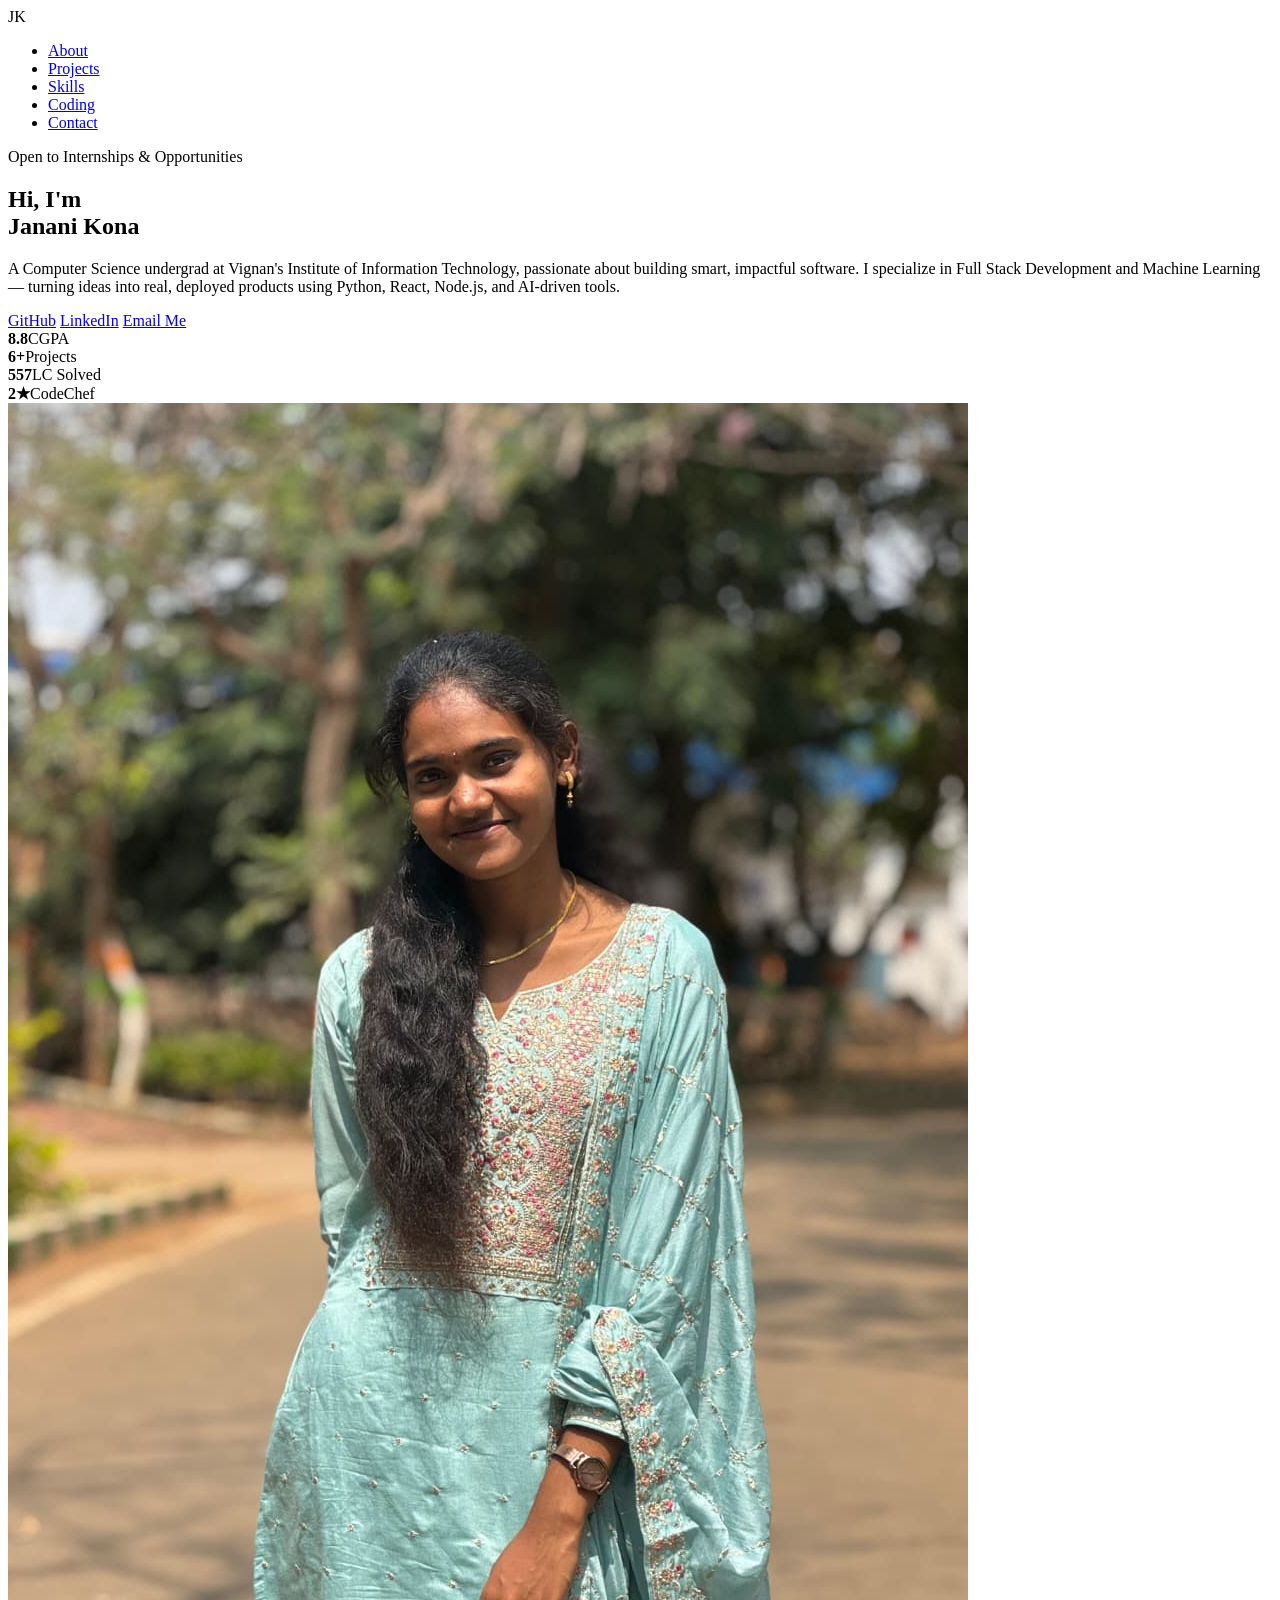
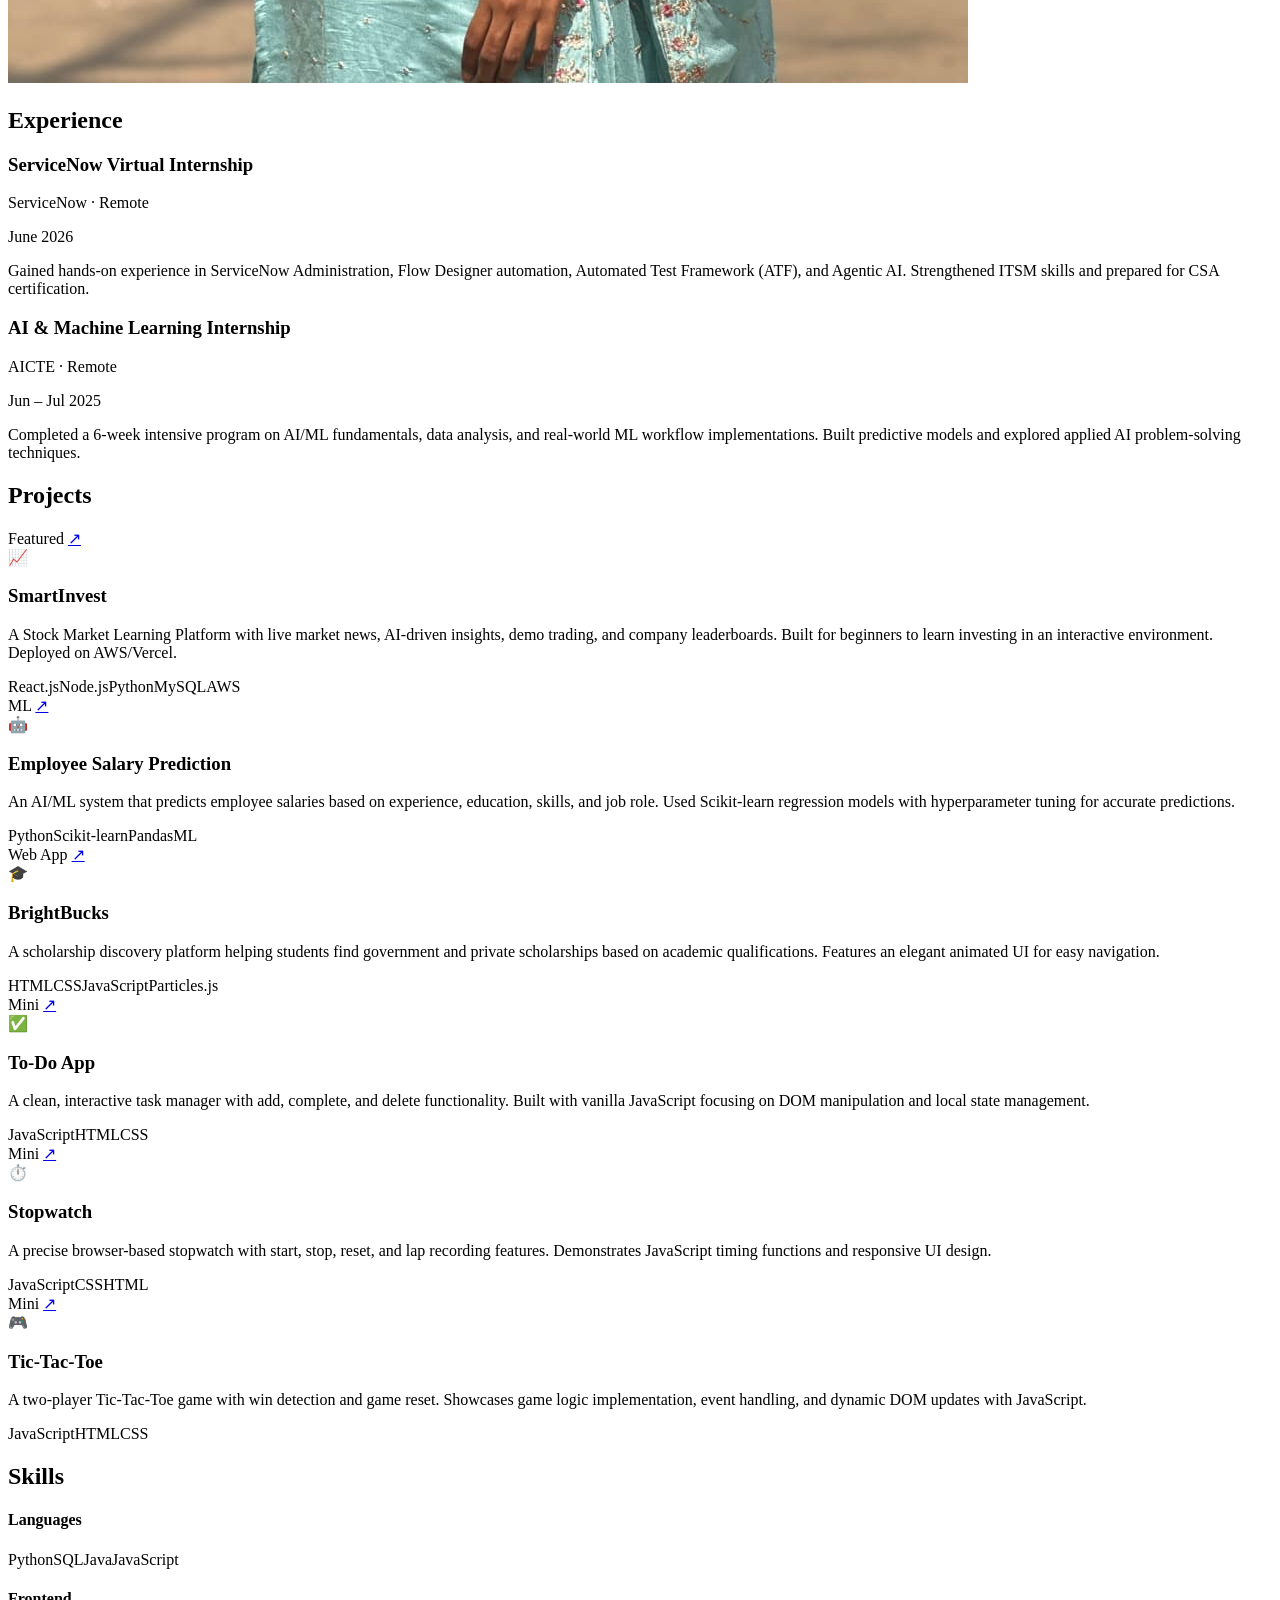
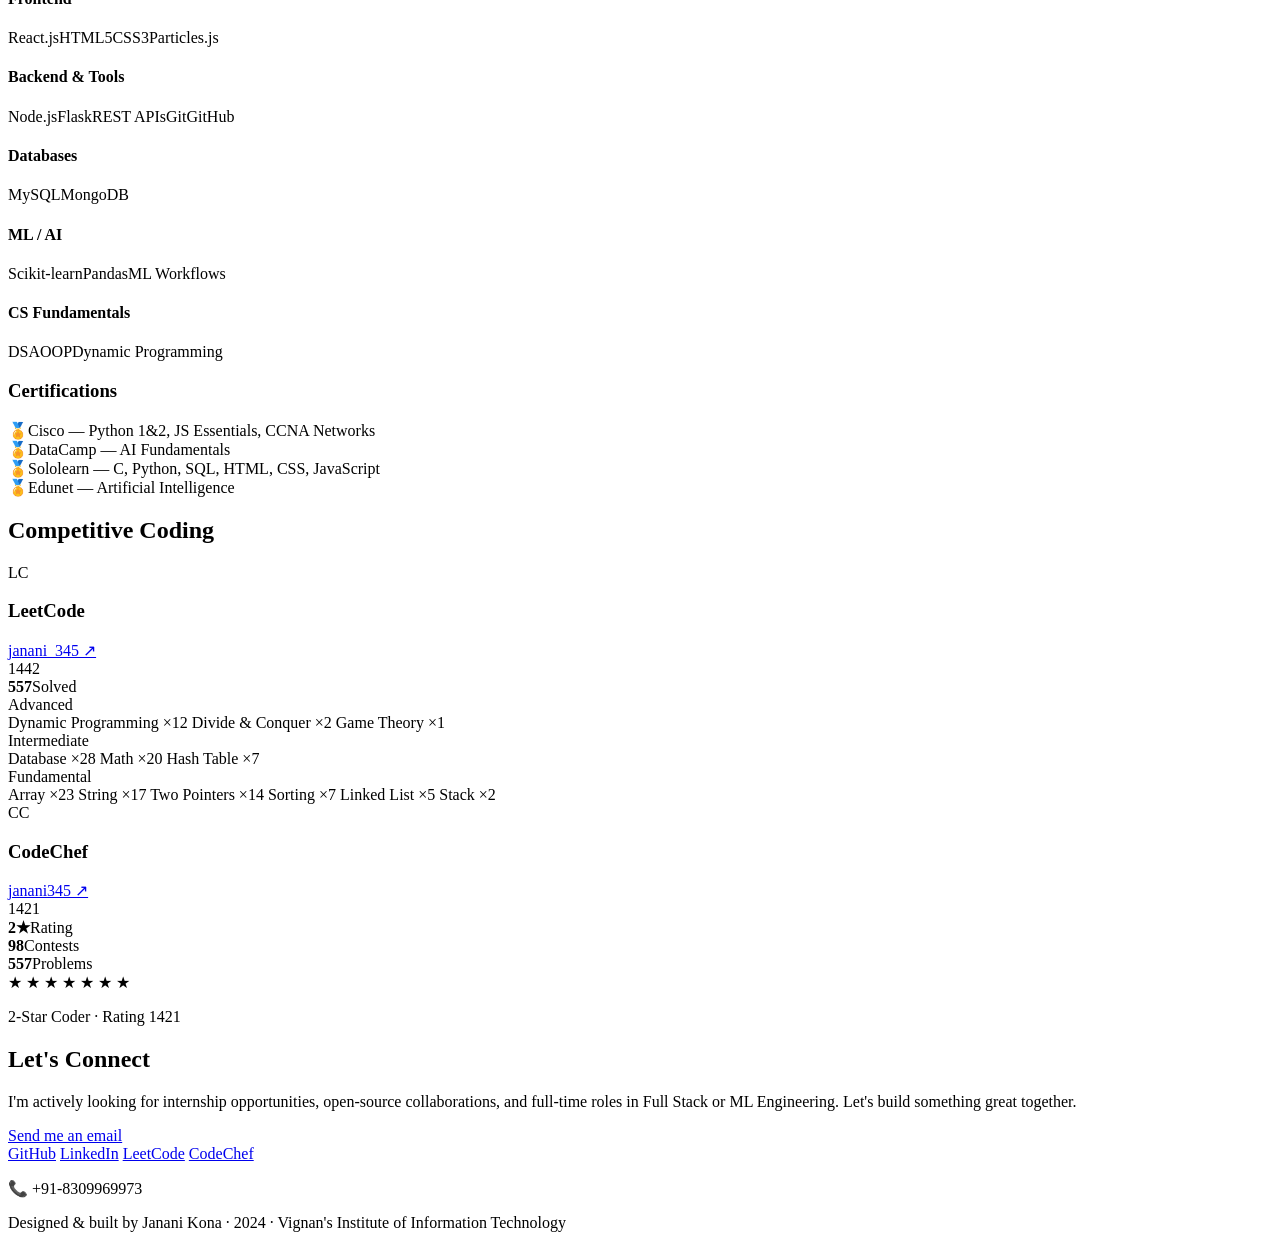
==== index.html @ 7027e7dc "Update and rename index (5).html to index.html" ====
<!DOCTYPE html>
<html lang="en">
<head>
  <meta charset="UTF-8" />
  <meta name="viewport" content="width=device-width, initial-scale=1.0"/>
  <title>Janani Kona — Portfolio</title>
  <link rel="stylesheet" href="style.css" />
  <link href="https://fonts.googleapis.com/css2?family=Plus+Jakarta+Sans:wght@300;400;500;600;700;800&family=Syne:wght@700;800&display=swap" rel="stylesheet"/>
</head>
<body>

  <!-- NAV -->
  <nav>
    <span class="logo">JK</span>
    <ul>
      <li><a href="#about">About</a></li>
      <li><a href="#projects">Projects</a></li>
      <li><a href="#skills">Skills</a></li>
      <li><a href="#competitive">Coding</a></li>
      <li><a href="#contact">Contact</a></li>
    </ul>
  </nav>

  <!-- HERO -->
  <section class="hero" id="about">
    <div class="hero-left">
      <div class="hero-tag">
        <span class="dot"></span>
        Open to Internships &amp; Opportunities
      </div>
      <h1>Hi, I'm<br/><span>Janani Kona</span></h1>
      <p class="hero-sub">
        A Computer Science undergrad at Vignan's Institute of Information Technology, 
        passionate about building smart, impactful software. I specialize in Full Stack 
        Development and Machine Learning — turning ideas into real, deployed products using 
        Python, React, Node.js, and AI-driven tools.
      </p>
      <div class="hero-links">
        <a href="https://github.com/Jananikona" target="_blank" class="btn">GitHub</a>
        <a href="https://www.linkedin.com/in/janani-kona-011a062b6/" target="_blank" class="btn btn-outline">LinkedIn</a>
        <a href="mailto:jananikona2404@gmail.com" class="btn btn-outline">Email Me</a>
      </div>
      <div class="hero-stats">
        <div class="stat"><strong>8.8</strong><span>CGPA</span></div>
        <div class="stat-divider"></div>
        <div class="stat"><strong>6+</strong><span>Projects</span></div>
        <div class="stat-divider"></div>
        <div class="stat"><strong>557</strong><span>LC Solved</span></div>
        <div class="stat-divider"></div>
        <div class="stat"><strong>2★</strong><span>CodeChef</span></div>
      </div>
    </div>
    <div class="hero-right">
      <div class="avatar-wrap">
        <img src="janani.jpg" alt="Janani Kona" class="avatar"/>
        <div class="avatar-ring"></div>
      </div>
    </div>
  </section>

  <!-- EXPERIENCE -->
  <section id="experience">
    <div class="section-header">
      <h2 class="section-title">Experience</h2>
      <div class="section-line"></div>
    </div>
    <div class="timeline">
      <div class="card">
        <div class="card-head">
          <div>
            <h3>ServiceNow Virtual Internship</h3>
            <p class="card-company">ServiceNow · Remote</p>
          </div>
          <span class="pill">June 2026</span>
        </div>
        <p>Gained hands-on experience in ServiceNow Administration, Flow Designer automation, Automated Test Framework (ATF), and Agentic AI. Strengthened ITSM skills and prepared for CSA certification.</p>
      </div>
      <div class="card">
        <div class="card-head">
          <div>
            <h3>AI &amp; Machine Learning Internship</h3>
            <p class="card-company">AICTE · Remote</p>
          </div>
          <span class="pill">Jun – Jul 2025</span>
        </div>
        <p>Completed a 6-week intensive program on AI/ML fundamentals, data analysis, and real-world ML workflow implementations. Built predictive models and explored applied AI problem-solving techniques.</p>
      </div>
    </div>
  </section>

  <!-- PROJECTS -->
  <section id="projects">
    <div class="section-header">
      <h2 class="section-title">Projects</h2>
      <div class="section-line"></div>
    </div>
    <div class="projects-grid">

      <div class="project-card featured">
        <div class="project-top">
          <span class="project-badge">Featured</span>
          <a href="https://github.com/Jananikona/Smart-invest" target="_blank" class="project-link">↗</a>
        </div>
        <div class="project-icon">📈</div>
        <h3>SmartInvest</h3>
        <p>A Stock Market Learning Platform with live market news, AI-driven insights, demo trading, and company leaderboards. Built for beginners to learn investing in an interactive environment. Deployed on AWS/Vercel.</p>
        <div class="tags">
          <span>React.js</span><span>Node.js</span><span>Python</span><span>MySQL</span><span>AWS</span>
        </div>
      </div>

      <div class="project-card featured">
        <div class="project-top">
          <span class="project-badge">ML</span>
          <a href="https://github.com/Jananikona/employee_salary_prediction" target="_blank" class="project-link">↗</a>
        </div>
        <div class="project-icon">🤖</div>
        <h3>Employee Salary Prediction</h3>
        <p>An AI/ML system that predicts employee salaries based on experience, education, skills, and job role. Used Scikit-learn regression models with hyperparameter tuning for accurate predictions.</p>
        <div class="tags">
          <span>Python</span><span>Scikit-learn</span><span>Pandas</span><span>ML</span>
        </div>
      </div>

      <div class="project-card featured">
        <div class="project-top">
          <span class="project-badge">Web App</span>
          <a href="https://github.com/Jananikona/BrightBucks-Scholarships" target="_blank" class="project-link">↗</a>
        </div>
        <div class="project-icon">🎓</div>
        <h3>BrightBucks</h3>
        <p>A scholarship discovery platform helping students find government and private scholarships based on academic qualifications. Features an elegant animated UI for easy navigation.</p>
        <div class="tags">
          <span>HTML</span><span>CSS</span><span>JavaScript</span><span>Particles.js</span>
        </div>
      </div>

      <div class="project-card">
        <div class="project-top">
          <span class="project-badge secondary">Mini</span>
          <a href="https://github.com/Jananikona/to-do" target="_blank" class="project-link">↗</a>
        </div>
        <div class="project-icon">✅</div>
        <h3>To-Do App</h3>
        <p>A clean, interactive task manager with add, complete, and delete functionality. Built with vanilla JavaScript focusing on DOM manipulation and local state management.</p>
        <div class="tags">
          <span>JavaScript</span><span>HTML</span><span>CSS</span>
        </div>
      </div>

      <div class="project-card">
        <div class="project-top">
          <span class="project-badge secondary">Mini</span>
          <a href="https://github.com/Jananikona/stop-watch" target="_blank" class="project-link">↗</a>
        </div>
        <div class="project-icon">⏱️</div>
        <h3>Stopwatch</h3>
        <p>A precise browser-based stopwatch with start, stop, reset, and lap recording features. Demonstrates JavaScript timing functions and responsive UI design.</p>
        <div class="tags">
          <span>JavaScript</span><span>CSS</span><span>HTML</span>
        </div>
      </div>

      <div class="project-card">
        <div class="project-top">
          <span class="project-badge secondary">Mini</span>
          <a href="https://github.com/Jananikona/tic-tac" target="_blank" class="project-link">↗</a>
        </div>
        <div class="project-icon">🎮</div>
        <h3>Tic-Tac-Toe</h3>
        <p>A two-player Tic-Tac-Toe game with win detection and game reset. Showcases game logic implementation, event handling, and dynamic DOM updates with JavaScript.</p>
        <div class="tags">
          <span>JavaScript</span><span>HTML</span><span>CSS</span>
        </div>
      </div>

    </div>
  </section>

  <!-- SKILLS -->
  <section id="skills">
    <div class="section-header">
      <h2 class="section-title">Skills</h2>
      <div class="section-line"></div>
    </div>
    <div class="skills-grid">
      <div class="skill-group">
        <h4>Languages</h4>
        <div class="skill-pills">
          <span>Python</span><span>SQL</span><span>Java</span><span>JavaScript</span>
        </div>
      </div>
      <div class="skill-group">
        <h4>Frontend</h4>
        <div class="skill-pills">
          <span>React.js</span><span>HTML5</span><span>CSS3</span><span>Particles.js</span>
        </div>
      </div>
      <div class="skill-group">
        <h4>Backend &amp; Tools</h4>
        <div class="skill-pills">
          <span>Node.js</span><span>Flask</span><span>REST APIs</span><span>Git</span><span>GitHub</span>
        </div>
      </div>
      <div class="skill-group">
        <h4>Databases</h4>
        <div class="skill-pills">
          <span>MySQL</span><span>MongoDB</span>
        </div>
      </div>
      <div class="skill-group">
        <h4>ML / AI</h4>
        <div class="skill-pills">
          <span>Scikit-learn</span><span>Pandas</span><span>ML Workflows</span>
        </div>
      </div>
      <div class="skill-group">
        <h4>CS Fundamentals</h4>
        <div class="skill-pills">
          <span>DSA</span><span>OOP</span><span>Dynamic Programming</span>
        </div>
      </div>
    </div>

    <!-- CERTIFICATIONS -->
    <h3 class="sub-title">Certifications</h3>
    <div class="certs-row">
      <div class="cert"><span class="cert-icon">🏅</span>Cisco — Python 1&2, JS Essentials, CCNA Networks</div>
      <div class="cert"><span class="cert-icon">🏅</span>DataCamp — AI Fundamentals</div>
      <div class="cert"><span class="cert-icon">🏅</span>Sololearn — C, Python, SQL, HTML, CSS, JavaScript</div>
      <div class="cert"><span class="cert-icon">🏅</span>Edunet — Artificial Intelligence</div>
    </div>
  </section>

  <!-- COMPETITIVE CODING -->
  <section id="competitive">
    <div class="section-header">
      <h2 class="section-title">Competitive Coding</h2>
      <div class="section-line"></div>
    </div>
    <div class="coding-grid">

      <!-- LeetCode -->
      <div class="coding-card">
        <div class="coding-header">
          <div class="coding-logo lc-logo">LC</div>
          <div>
            <h3>LeetCode</h3>
            <a href="https://leetcode.com/u/janani_345/" target="_blank" class="profile-link">janani_345 ↗</a>
          </div>
          <div class="rating-badge">1442</div>
        </div>
        <div class="coding-stat-row">
          <div class="coding-stat"><strong>557</strong><span>Solved</span></div>
        </div>
        <div class="lc-tags">
          <div class="lc-level">
            <span class="lc-label advanced">Advanced</span>
            <div class="lc-chips">
              <span>Dynamic Programming ×12</span>
              <span>Divide &amp; Conquer ×2</span>
              <span>Game Theory ×1</span>
            </div>
          </div>
          <div class="lc-level">
            <span class="lc-label intermediate">Intermediate</span>
            <div class="lc-chips">
              <span>Database ×28</span>
              <span>Math ×20</span>
              <span>Hash Table ×7</span>
            </div>
          </div>
          <div class="lc-level">
            <span class="lc-label fundamental">Fundamental</span>
            <div class="lc-chips">
              <span>Array ×23</span>
              <span>String ×17</span>
              <span>Two Pointers ×14</span>
              <span>Sorting ×7</span>
              <span>Linked List ×5</span>
              <span>Stack ×2</span>
            </div>
          </div>
        </div>
      </div>

      <!-- CodeChef -->
      <div class="coding-card">
        <div class="coding-header">
          <div class="coding-logo cc-logo">CC</div>
          <div>
            <h3>CodeChef</h3>
            <a href="https://www.codechef.com/users/janani345" target="_blank" class="profile-link">janani345 ↗</a>
          </div>
          <div class="rating-badge cc">1421</div>
        </div>
        <div class="coding-stat-row">
          <div class="coding-stat"><strong>2★</strong><span>Rating</span></div>
          <div class="coding-stat"><strong>98</strong><span>Contests</span></div>
          <div class="coding-stat"><strong>557</strong><span>Problems</span></div>
        </div>
        <div class="star-display">
          <span class="star filled">★</span>
          <span class="star filled">★</span>
          <span class="star">★</span>
          <span class="star">★</span>
          <span class="star">★</span>
          <span class="star">★</span>
          <span class="star">★</span>
          <p class="star-label">2-Star Coder · Rating 1421</p>
        </div>
      </div>

    </div>
  </section>

  <!-- CONTACT -->
  <section id="contact">
    <div class="section-header">
      <h2 class="section-title">Let's Connect</h2>
      <div class="section-line"></div>
    </div>
    <div class="contact-box">
      <p>I'm actively looking for internship opportunities, open-source collaborations, and full-time roles in Full Stack or ML Engineering. Let's build something great together.</p>
      <a href="mailto:jananikona2404@gmail.com" class="btn big-btn">Send me an email</a>
      <div class="contact-links">
        <a href="https://github.com/Jananikona" target="_blank">GitHub</a>
        <a href="https://www.linkedin.com/in/janani-kona-011a062b6/" target="_blank">LinkedIn</a>
        <a href="https://leetcode.com/u/janani_345/" target="_blank">LeetCode</a>
        <a href="https://www.codechef.com/users/janani345" target="_blank">CodeChef</a>
      </div>
      <p class="contact-phone">📞 +91-8309969973</p>
    </div>
  </section>

  <footer>
    <p>Designed &amp; built by Janani Kona · 2024 · Vignan's Institute of Information Technology</p>
  </footer>

  <script src="script.js"></script>
</body>
</html>
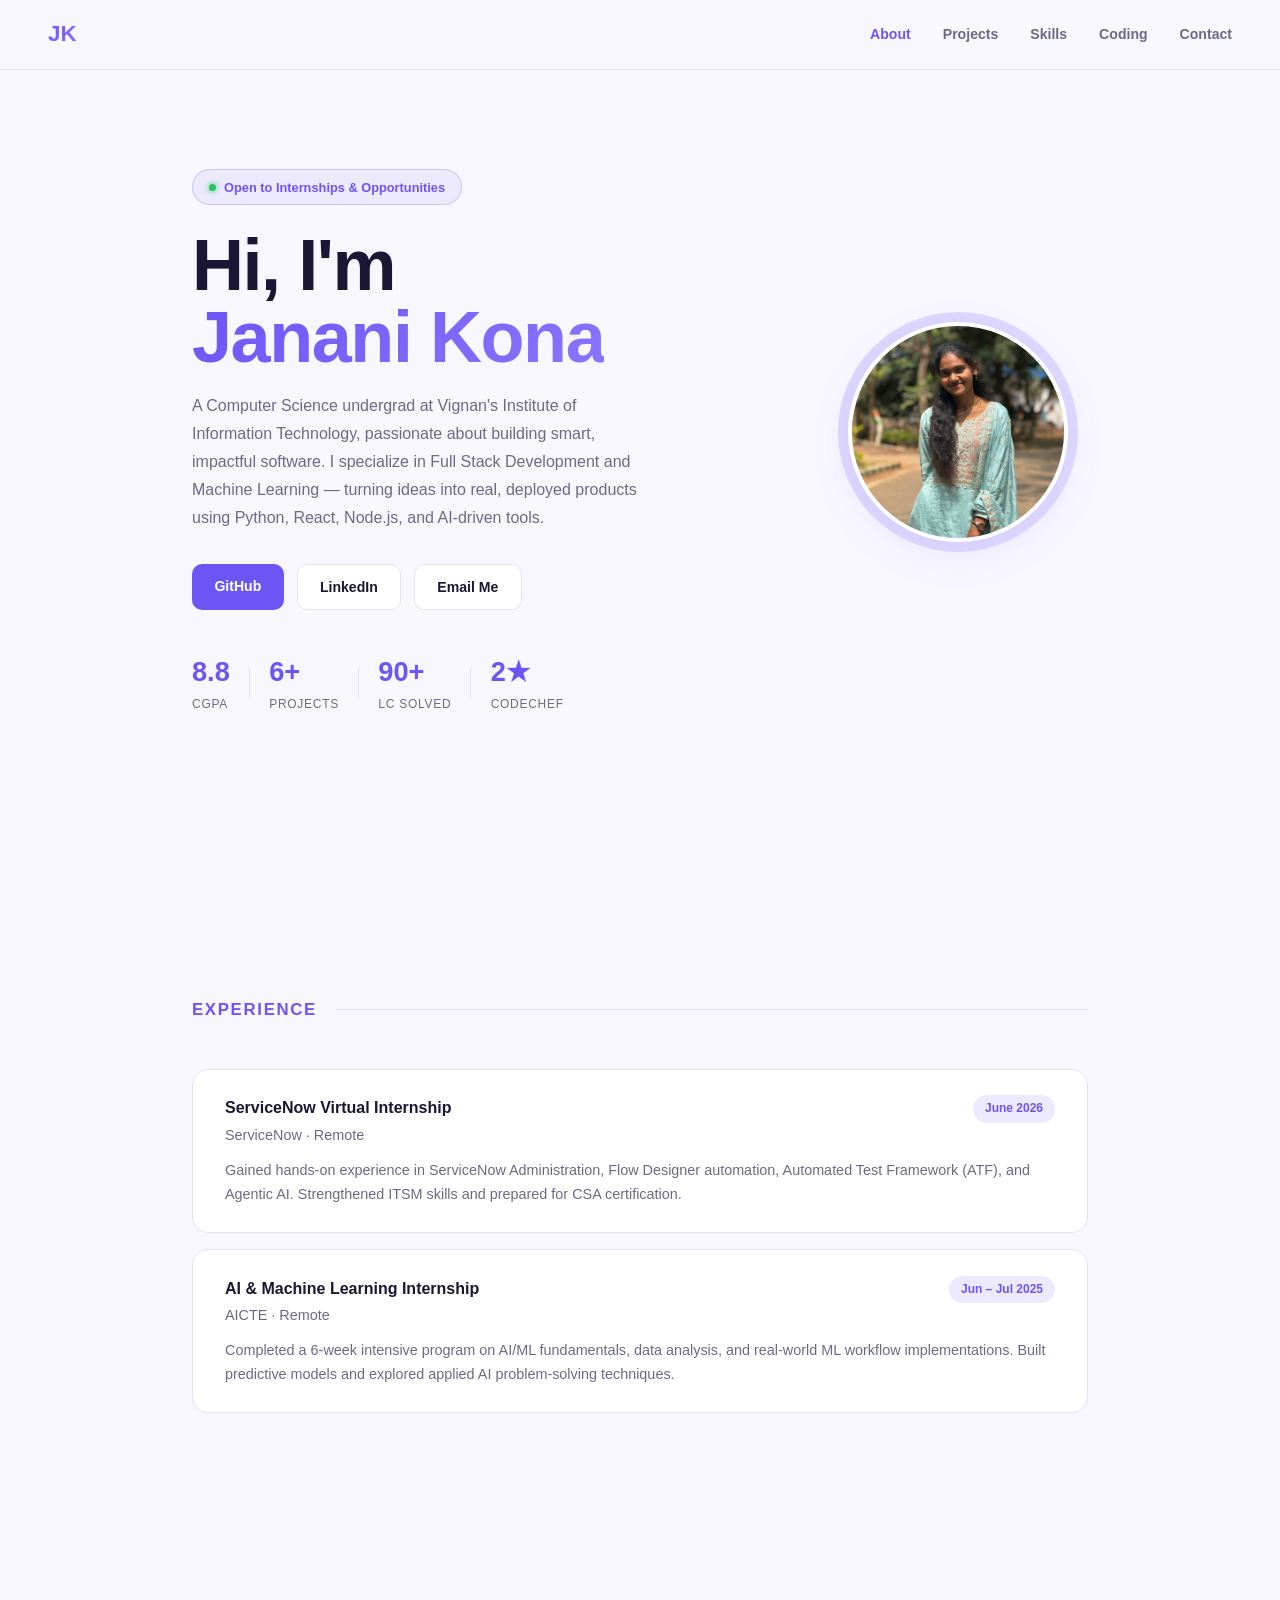
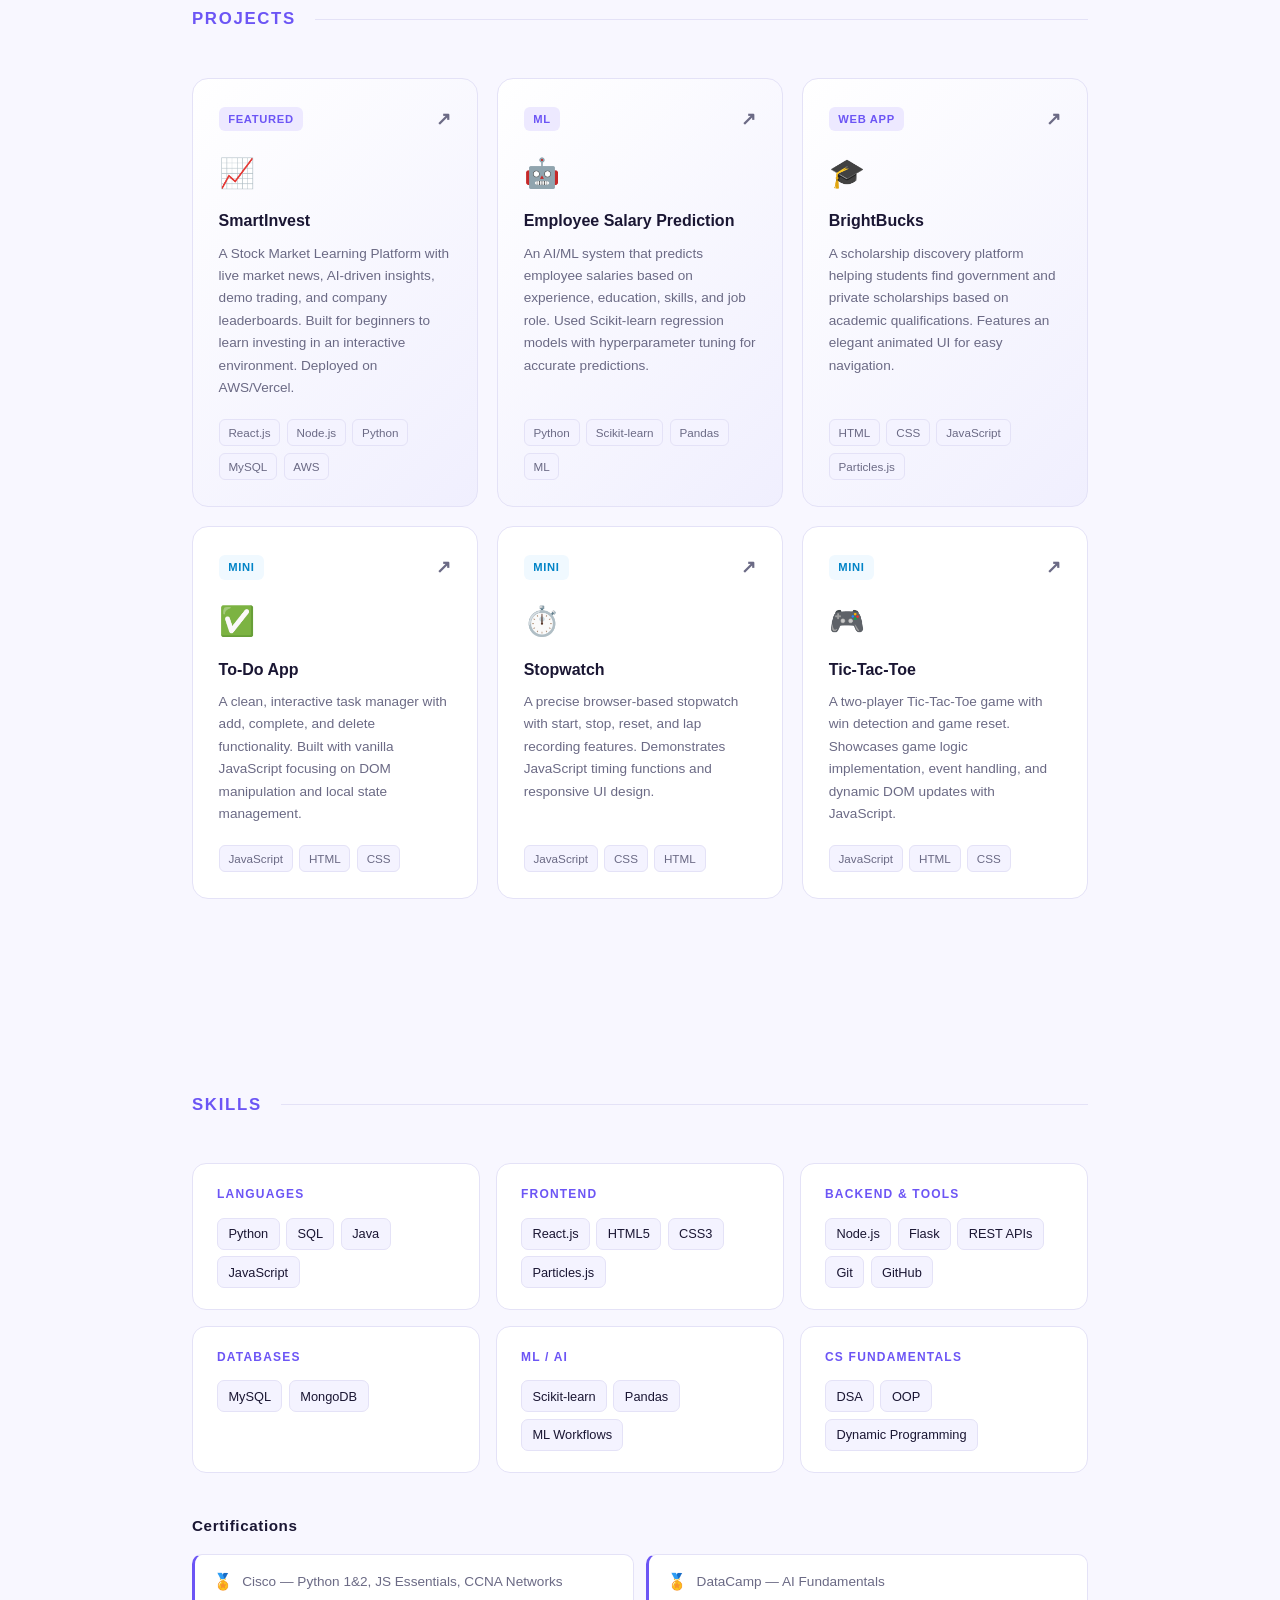
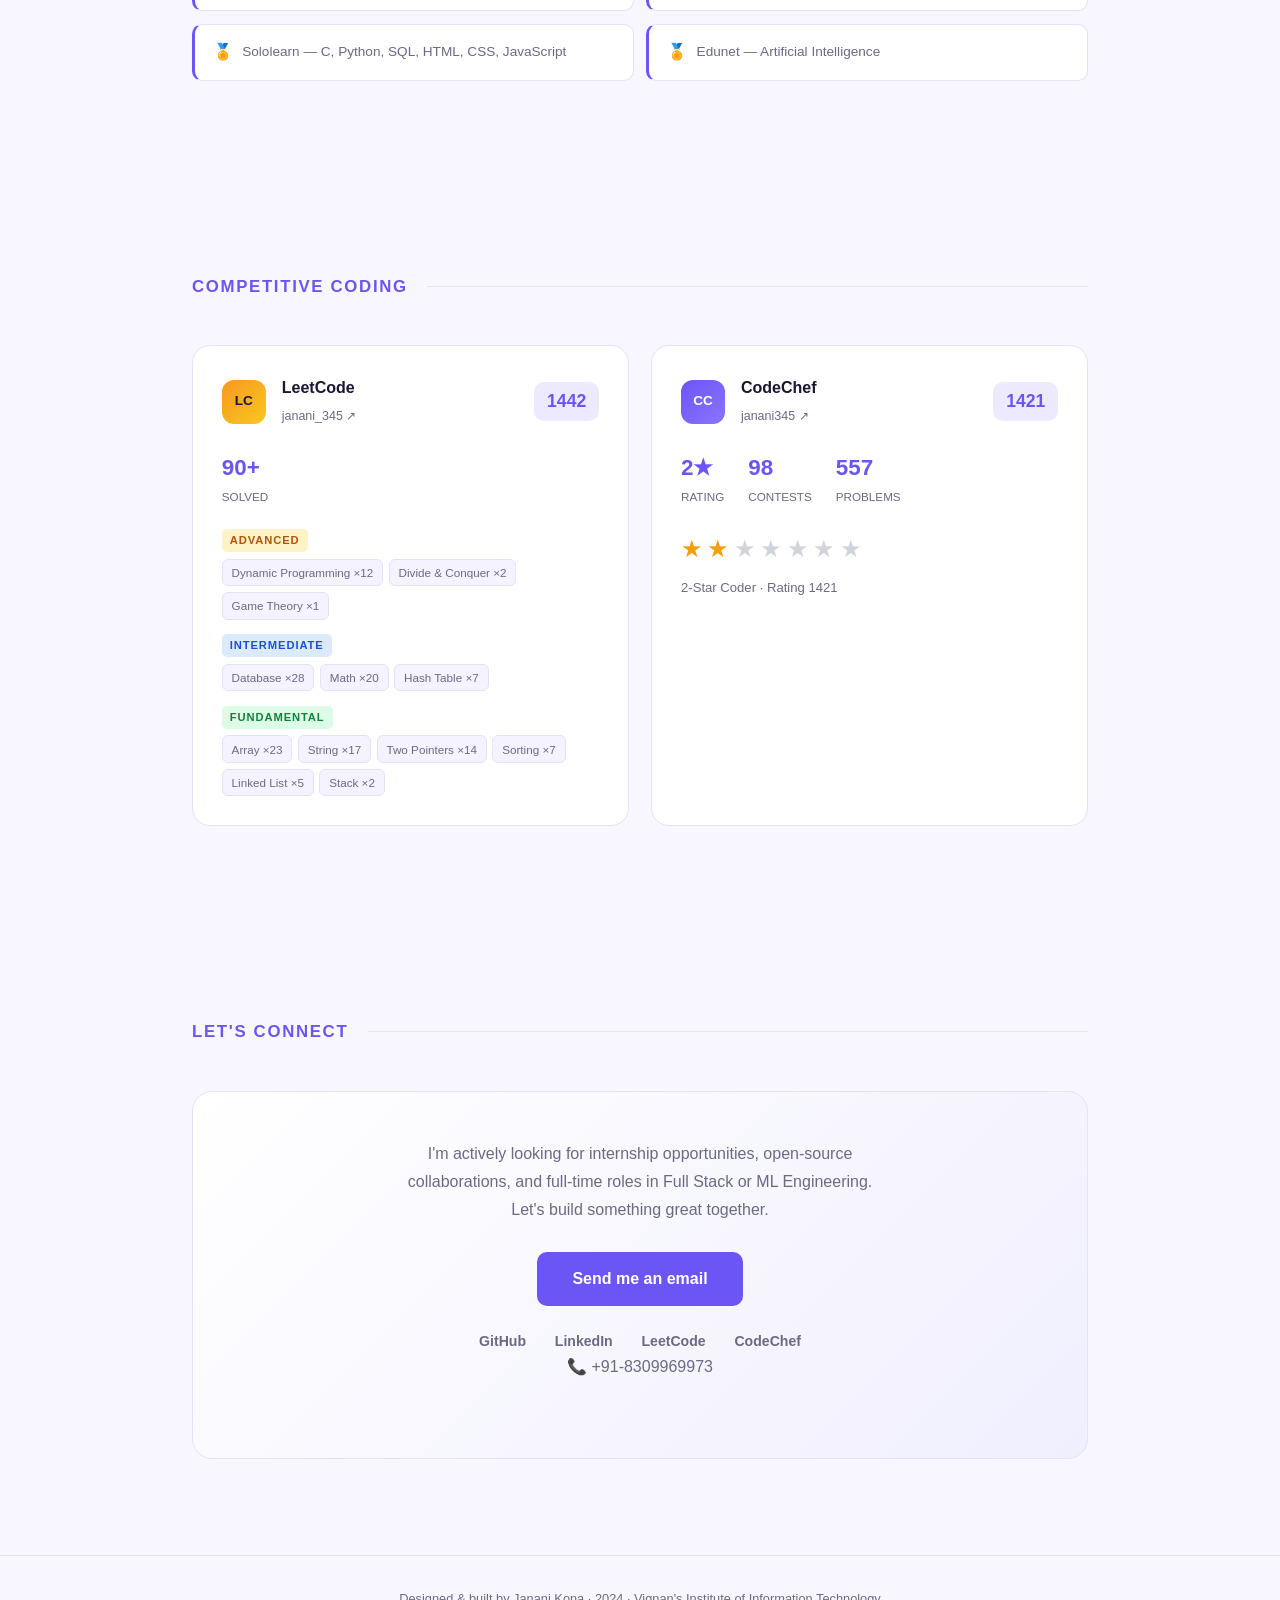
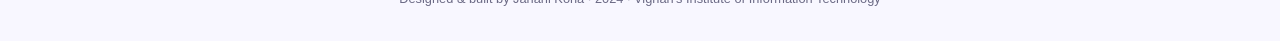
==== commit c4dd6d5d: "Update index.html" ====
--- a/index.html
+++ b/index.html
@@ -45,7 +45,7 @@
         <div class="stat-divider"></div>
         <div class="stat"><strong>6+</strong><span>Projects</span></div>
         <div class="stat-divider"></div>
-        <div class="stat"><strong>557</strong><span>LC Solved</span></div>
+        <div class="stat"><strong>90+</strong><span>LC Solved</span></div>
         <div class="stat-divider"></div>
         <div class="stat"><strong>2★</strong><span>CodeChef</span></div>
       </div>
@@ -251,7 +251,7 @@
           <div class="rating-badge">1442</div>
         </div>
         <div class="coding-stat-row">
-          <div class="coding-stat"><strong>557</strong><span>Solved</span></div>
+          <div class="coding-stat"><strong>90+</strong><span>Solved</span></div>
         </div>
         <div class="lc-tags">
           <div class="lc-level">
--- a/style.css
+++ b/style.css
@@ -0,0 +1,380 @@
+/* ===== RESET & BASE ===== */
+*, *::before, *::after { box-sizing: border-box; margin: 0; padding: 0; }
+
+:root {
+  --bg: #f8f7ff;
+  --bg2: #f0effe;
+  --surface: #ffffff;
+  --surface2: #f4f3ff;
+  --accent: #6c55f5;
+  --accent2: #8b74ff;
+  --accent-light: #ede9ff;
+  --text: #1a1633;
+  --muted: #6b6a85;
+  --border: #e4e2f7;
+  --shadow: rgba(108, 85, 245, 0.1);
+  --font-display: 'Syne', sans-serif;
+  --font-body: 'Plus Jakarta Sans', sans-serif;
+}
+
+html { scroll-behavior: smooth; }
+body {
+  background: var(--bg);
+  color: var(--text);
+  font-family: var(--font-body);
+  font-size: 16px;
+  line-height: 1.65;
+  overflow-x: hidden;
+}
+
+/* ===== NAV ===== */
+nav {
+  position: fixed; top: 0; left: 0; right: 0;
+  display: flex; justify-content: space-between; align-items: center;
+  padding: 1rem 3rem;
+  background: rgba(248,247,255,0.9);
+  backdrop-filter: blur(14px);
+  border-bottom: 1px solid var(--border);
+  z-index: 100;
+}
+.logo {
+  font-family: var(--font-display);
+  font-size: 1.4rem; font-weight: 800;
+  background: linear-gradient(135deg, var(--accent), var(--accent2));
+  -webkit-background-clip: text; -webkit-text-fill-color: transparent;
+  background-clip: text;
+}
+nav ul { list-style: none; display: flex; gap: 2rem; }
+nav ul a {
+  color: var(--muted); text-decoration: none;
+  font-size: 0.88rem; font-weight: 600;
+  transition: color 0.2s;
+}
+nav ul a:hover, nav ul a.active { color: var(--accent); }
+
+/* ===== SECTIONS ===== */
+section {
+  max-width: 960px; margin: 0 auto; padding: 6rem 2rem;
+}
+.section-header {
+  display: flex; align-items: center; gap: 1.2rem; margin-bottom: 2.8rem;
+}
+.section-title {
+  font-family: var(--font-display);
+  font-size: 1.05rem; font-weight: 800;
+  letter-spacing: 0.1em; text-transform: uppercase;
+  color: var(--accent); white-space: nowrap;
+}
+.section-line {
+  flex: 1; height: 1px; background: var(--border);
+}
+
+/* ===== HERO ===== */
+.hero {
+  min-height: 100vh;
+  display: flex; align-items: center;
+  gap: 3rem; padding-top: 5rem;
+}
+.hero-left { flex: 1; }
+.hero-right {
+  flex-shrink: 0;
+  display: flex; align-items: center; justify-content: center;
+}
+.avatar-wrap { position: relative; width: 240px; height: 240px; }
+.avatar {
+  width: 220px; height: 220px;
+  border-radius: 50%;
+  object-fit: cover;
+  border: 4px solid var(--surface);
+  box-shadow: 0 12px 40px var(--shadow);
+  position: relative; z-index: 1;
+}
+.avatar-ring {
+  position: absolute; top: -10px; left: -10px;
+  width: 240px; height: 240px; border-radius: 50%;
+  background: linear-gradient(135deg, var(--accent), var(--accent2));
+  opacity: 0.2; z-index: 0;
+}
+.hero-tag {
+  display: inline-flex; align-items: center; gap: 0.5rem;
+  background: var(--accent-light);
+  border: 1px solid rgba(108,85,245,0.25);
+  color: var(--accent); padding: 0.4rem 1rem;
+  border-radius: 100px; font-size: 0.8rem; font-weight: 600;
+  width: fit-content; margin-bottom: 1.5rem;
+}
+.dot {
+  width: 7px; height: 7px; background: #22c55e;
+  border-radius: 50%; box-shadow: 0 0 6px #22c55e;
+}
+h1 {
+  font-family: var(--font-display);
+  font-size: clamp(2.6rem, 6vw, 4.5rem);
+  font-weight: 800; line-height: 1.0;
+  letter-spacing: -0.02em; margin-bottom: 1.2rem;
+  color: var(--text);
+}
+h1 span {
+  background: linear-gradient(135deg, var(--accent), var(--accent2));
+  -webkit-background-clip: text; -webkit-text-fill-color: transparent;
+  background-clip: text;
+}
+.hero-sub {
+  color: var(--muted); font-size: 1rem; max-width: 460px;
+  margin-bottom: 2rem; line-height: 1.75;
+}
+.hero-links { display: flex; gap: 0.8rem; margin-bottom: 2.5rem; flex-wrap: wrap; }
+
+/* ===== BUTTONS ===== */
+.btn {
+  display: inline-block; padding: 0.65rem 1.4rem;
+  background: var(--accent); color: #fff;
+  text-decoration: none; border-radius: 10px;
+  font-size: 0.88rem; font-weight: 600; transition: all 0.22s;
+}
+.btn:hover {
+  background: var(--accent2); transform: translateY(-2px);
+  box-shadow: 0 6px 20px var(--shadow);
+}
+.btn-outline {
+  background: var(--surface); border: 1.5px solid var(--border);
+  color: var(--text);
+}
+.btn-outline:hover {
+  border-color: var(--accent); color: var(--accent);
+  background: var(--accent-light); box-shadow: none; transform: none;
+}
+.big-btn { padding: 0.85rem 2.2rem; font-size: 1rem; }
+
+/* ===== HERO STATS ===== */
+.hero-stats { display: flex; align-items: center; gap: 0; }
+.stat { display: flex; flex-direction: column; padding: 0 1.2rem; }
+.stat:first-child { padding-left: 0; }
+.stat strong {
+  font-family: var(--font-display); font-size: 1.7rem; font-weight: 800;
+  color: var(--accent);
+}
+.stat span { font-size: 0.75rem; color: var(--muted); font-weight: 500; text-transform: uppercase; letter-spacing: 0.06em; }
+.stat-divider { width: 1px; height: 32px; background: var(--border); }
+
+/* ===== EXPERIENCE ===== */
+.timeline { display: flex; flex-direction: column; gap: 1rem; }
+.card {
+  background: var(--surface); border: 1.5px solid var(--border);
+  border-radius: 16px; padding: 1.6rem 2rem;
+  transition: border-color 0.2s, box-shadow 0.2s, transform 0.2s;
+}
+.card:hover {
+  border-color: var(--accent); transform: translateY(-2px);
+  box-shadow: 0 8px 30px var(--shadow);
+}
+.card-head {
+  display: flex; justify-content: space-between;
+  align-items: flex-start; gap: 1rem; margin-bottom: 0.7rem; flex-wrap: wrap;
+}
+.card-head h3 { font-size: 1rem; font-weight: 700; color: var(--text); }
+.card-company { font-size: 0.82rem; color: var(--muted); margin-top: 0.15rem; }
+.pill {
+  background: var(--accent-light); color: var(--accent);
+  padding: 0.25rem 0.75rem; border-radius: 100px;
+  font-size: 0.75rem; font-weight: 600; white-space: nowrap;
+}
+.card p { color: var(--muted); font-size: 0.9rem; line-height: 1.65; }
+
+/* ===== PROJECTS ===== */
+.projects-grid {
+  display: grid; grid-template-columns: repeat(3, 1fr); gap: 1.2rem;
+}
+.project-card {
+  background: var(--surface); border: 1.5px solid var(--border);
+  border-radius: 16px; padding: 1.6rem;
+  transition: border-color 0.2s, box-shadow 0.2s, transform 0.2s;
+  display: flex; flex-direction: column;
+}
+.project-card:hover {
+  border-color: var(--accent); transform: translateY(-4px);
+  box-shadow: 0 12px 40px var(--shadow);
+}
+.project-card.featured { background: linear-gradient(135deg, var(--surface), var(--bg2)); }
+.project-top {
+  display: flex; justify-content: space-between;
+  align-items: center; margin-bottom: 1rem;
+}
+.project-badge {
+  background: var(--accent-light); color: var(--accent);
+  font-size: 0.7rem; font-weight: 700; padding: 0.2rem 0.6rem;
+  border-radius: 6px; text-transform: uppercase; letter-spacing: 0.06em;
+}
+.project-badge.secondary {
+  background: #f0f9ff; color: #0284c7;
+}
+.project-link {
+  color: var(--muted); text-decoration: none; font-size: 1.1rem;
+  font-weight: 700; transition: color 0.2s;
+}
+.project-link:hover { color: var(--accent); }
+.project-icon { font-size: 1.8rem; margin-bottom: 0.7rem; }
+.project-card h3 {
+  font-size: 1rem; font-weight: 700; color: var(--text); margin-bottom: 0.5rem;
+}
+.project-card p {
+  color: var(--muted); font-size: 0.85rem; line-height: 1.65;
+  margin-bottom: 1.2rem; flex: 1;
+}
+.tags { display: flex; flex-wrap: wrap; gap: 0.4rem; margin-top: auto; }
+.tags span {
+  background: var(--surface2); border: 1px solid var(--border);
+  color: var(--muted); font-size: 0.73rem; padding: 0.2rem 0.55rem;
+  border-radius: 6px; font-weight: 500;
+}
+
+/* ===== SKILLS ===== */
+.skills-grid {
+  display: grid; grid-template-columns: repeat(3, 1fr); gap: 1rem;
+  margin-bottom: 2.5rem;
+}
+.skill-group {
+  background: var(--surface); border: 1.5px solid var(--border);
+  border-radius: 14px; padding: 1.3rem 1.5rem;
+  transition: border-color 0.2s;
+}
+.skill-group:hover { border-color: var(--accent); }
+.skill-group h4 {
+  font-size: 0.75rem; text-transform: uppercase; letter-spacing: 0.1em;
+  color: var(--accent); margin-bottom: 0.8rem; font-weight: 700;
+}
+.skill-pills { display: flex; flex-wrap: wrap; gap: 0.4rem; }
+.skill-pills span {
+  background: var(--surface2); border: 1px solid var(--border);
+  color: var(--text); font-size: 0.8rem; padding: 0.28rem 0.65rem;
+  border-radius: 7px; font-weight: 500;
+}
+.sub-title {
+  font-family: var(--font-display); font-size: 0.95rem; font-weight: 800;
+  color: var(--text); margin-bottom: 1rem; letter-spacing: 0.04em;
+}
+.certs-row {
+  display: grid; grid-template-columns: repeat(2, 1fr); gap: 0.8rem;
+}
+.cert {
+  background: var(--surface); border: 1.5px solid var(--border);
+  border-left: 3px solid var(--accent); border-radius: 10px;
+  padding: 0.9rem 1.1rem; font-size: 0.85rem; color: var(--muted);
+  font-weight: 500; display: flex; align-items: center; gap: 0.6rem;
+}
+.cert-icon { font-size: 1rem; }
+
+/* ===== COMPETITIVE CODING ===== */
+.coding-grid { display: grid; grid-template-columns: 1fr 1fr; gap: 1.4rem; }
+.coding-card {
+  background: var(--surface); border: 1.5px solid var(--border);
+  border-radius: 18px; padding: 1.8rem;
+  transition: border-color 0.2s, box-shadow 0.2s;
+}
+.coding-card:hover {
+  border-color: var(--accent);
+  box-shadow: 0 10px 35px var(--shadow);
+}
+.coding-header {
+  display: flex; align-items: center; gap: 1rem; margin-bottom: 1.4rem;
+}
+.coding-logo {
+  width: 44px; height: 44px; border-radius: 12px;
+  display: flex; align-items: center; justify-content: center;
+  font-weight: 800; font-size: 0.85rem; color: white; flex-shrink: 0;
+}
+.lc-logo { background: linear-gradient(135deg, #f89820, #f8c820); color: #1a1633; }
+.cc-logo { background: linear-gradient(135deg, #6c55f5, #8b74ff); }
+.coding-header h3 { font-size: 1rem; font-weight: 700; }
+.profile-link {
+  color: var(--muted); text-decoration: none; font-size: 0.78rem;
+  font-weight: 500; transition: color 0.2s;
+}
+.profile-link:hover { color: var(--accent); }
+.rating-badge {
+  margin-left: auto; background: var(--accent-light); color: var(--accent);
+  font-family: var(--font-display); font-size: 1.1rem; font-weight: 800;
+  padding: 0.3rem 0.8rem; border-radius: 10px;
+}
+.rating-badge.cc { background: #ede9ff; }
+.coding-stat-row { display: flex; gap: 1.5rem; margin-bottom: 1.4rem; }
+.coding-stat { display: flex; flex-direction: column; }
+.coding-stat strong {
+  font-family: var(--font-display); font-size: 1.4rem;
+  font-weight: 800; color: var(--accent);
+}
+.coding-stat span { font-size: 0.73rem; color: var(--muted); font-weight: 500; text-transform: uppercase; }
+.lc-tags { display: flex; flex-direction: column; gap: 0.9rem; }
+.lc-level { display: flex; flex-direction: column; gap: 0.4rem; }
+.lc-label {
+  font-size: 0.7rem; font-weight: 700; text-transform: uppercase;
+  letter-spacing: 0.08em; padding: 0.15rem 0.5rem;
+  border-radius: 5px; width: fit-content;
+}
+.lc-label.advanced { background: #fef3c7; color: #b45309; }
+.lc-label.intermediate { background: #dbeafe; color: #1d4ed8; }
+.lc-label.fundamental { background: #dcfce7; color: #15803d; }
+.lc-chips { display: flex; flex-wrap: wrap; gap: 0.35rem; }
+.lc-chips span {
+  background: var(--surface2); border: 1px solid var(--border);
+  color: var(--muted); font-size: 0.73rem; padding: 0.2rem 0.55rem;
+  border-radius: 6px; font-weight: 500;
+}
+.star-display { margin-top: 0.5rem; }
+.star { font-size: 1.5rem; color: #d1d5db; }
+.star.filled { color: #f59e0b; }
+.star-label { font-size: 0.82rem; color: var(--muted); margin-top: 0.5rem; font-weight: 500; }
+
+/* ===== CONTACT ===== */
+.contact-box {
+  background: var(--surface); border: 1.5px solid var(--border);
+  border-radius: 20px; padding: 3rem; text-align: center;
+  background: linear-gradient(135deg, var(--surface), var(--bg2));
+}
+.contact-box > p {
+  color: var(--muted); max-width: 480px; margin: 0 auto 1.8rem;
+  line-height: 1.75; font-size: 1rem;
+}
+.contact-links {
+  display: flex; justify-content: center; gap: 1.8rem;
+  margin-top: 1.5rem; flex-wrap: wrap;
+}
+.contact-links a {
+  color: var(--muted); text-decoration: none;
+  font-size: 0.88rem; font-weight: 600; transition: color 0.2s;
+}
+.contact-links a:hover { color: var(--accent); }
+.contact-phone { color: var(--muted); font-size: 0.85rem; margin-top: 1rem; }
+
+/* ===== FOOTER ===== */
+footer {
+  text-align: center; padding: 2rem;
+  color: var(--muted); font-size: 0.8rem;
+  border-top: 1px solid var(--border);
+}
+
+/* ===== FADE IN ANIMATION ===== */
+.fade-in { opacity: 0; transform: translateY(22px); transition: opacity 0.55s ease, transform 0.55s ease; }
+.fade-in.visible { opacity: 1; transform: translateY(0); }
+
+/* ===== RESPONSIVE ===== */
+@media (max-width: 768px) {
+  nav { padding: 1rem 1.2rem; }
+  nav ul { gap: 1rem; }
+  nav ul a { font-size: 0.78rem; }
+  .hero { flex-direction: column-reverse; padding-top: 6rem; gap: 2rem; align-items: flex-start; }
+  .hero-right { align-self: center; }
+  .avatar-wrap, .avatar { width: 160px; height: 160px; }
+  .avatar-ring { width: 180px; height: 180px; }
+  .hero-stats { gap: 0; flex-wrap: wrap; }
+  .projects-grid { grid-template-columns: 1fr; }
+  .skills-grid { grid-template-columns: 1fr 1fr; }
+  .certs-row { grid-template-columns: 1fr; }
+  .coding-grid { grid-template-columns: 1fr; }
+  .contact-box { padding: 2rem 1.2rem; }
+  section { padding: 4rem 1.2rem; }
+}
+@media (max-width: 480px) {
+  .skills-grid { grid-template-columns: 1fr; }
+  h1 { font-size: 2.4rem; }
+}
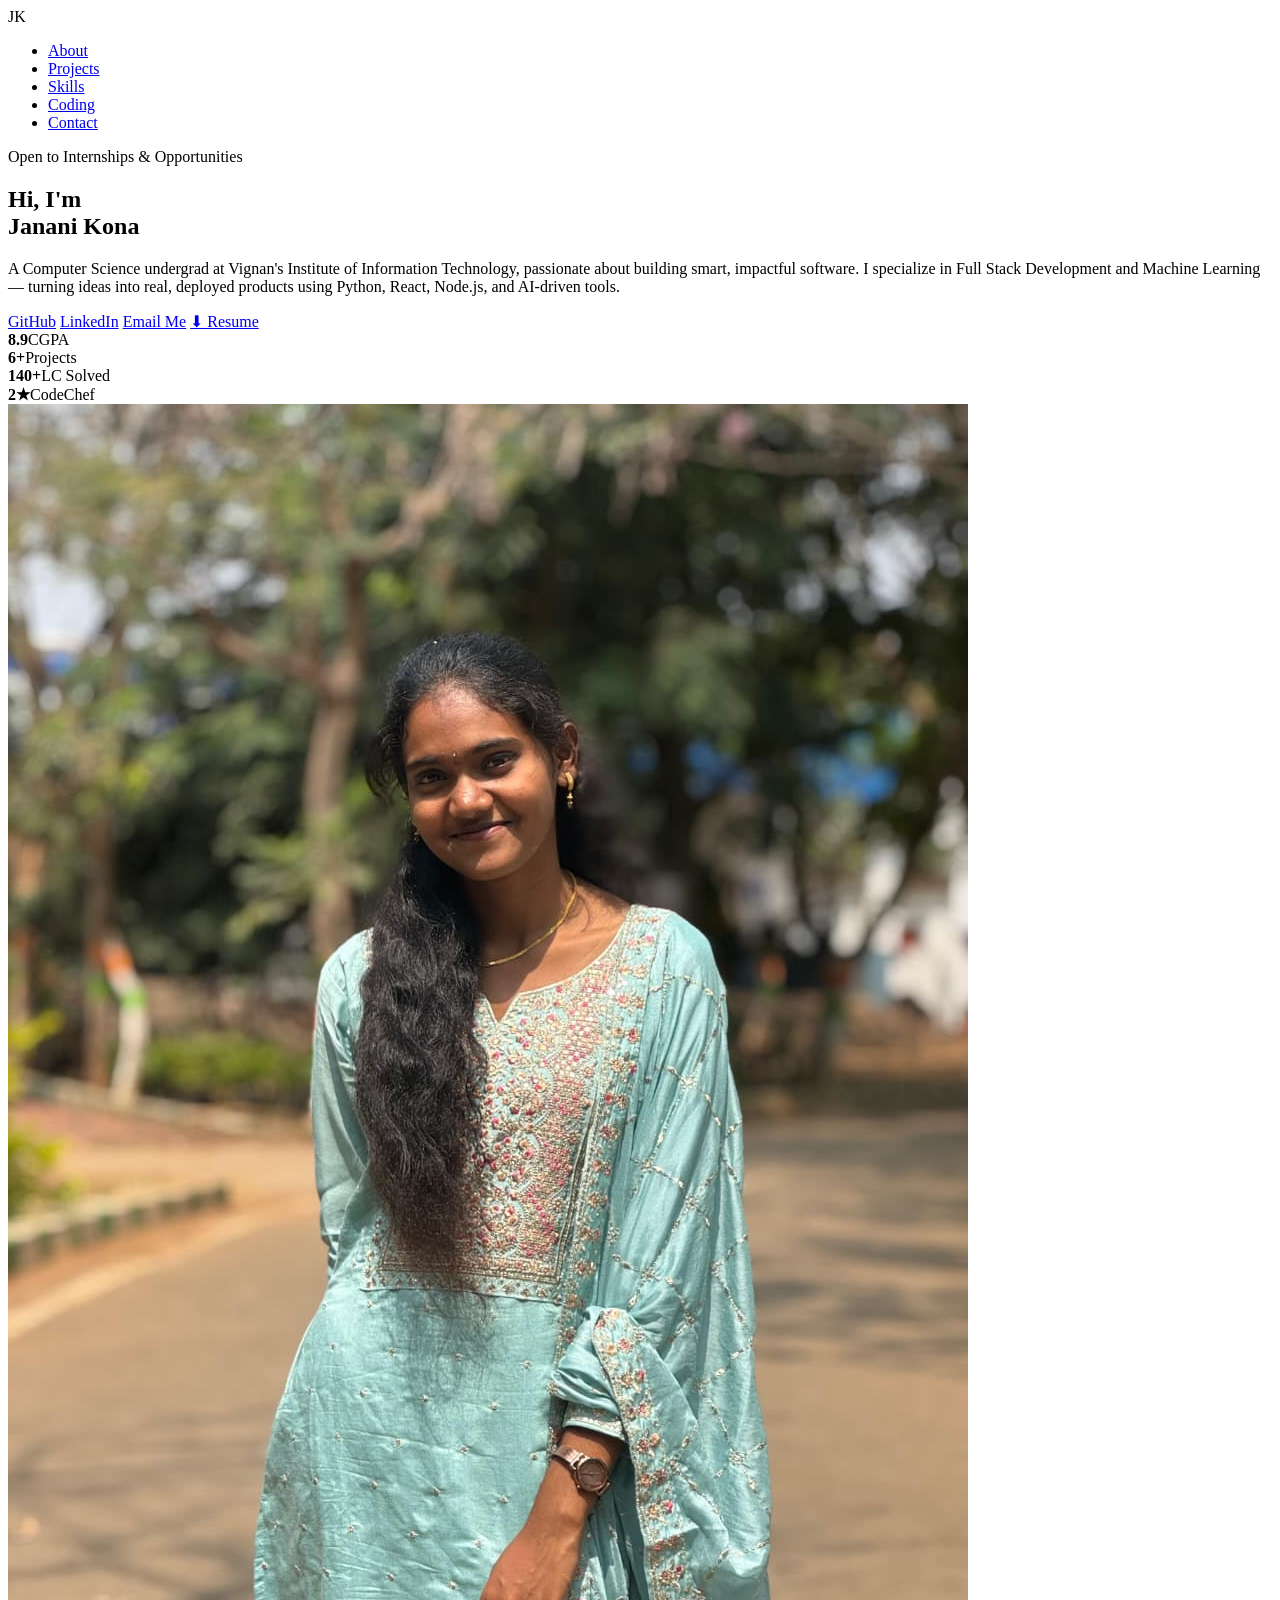
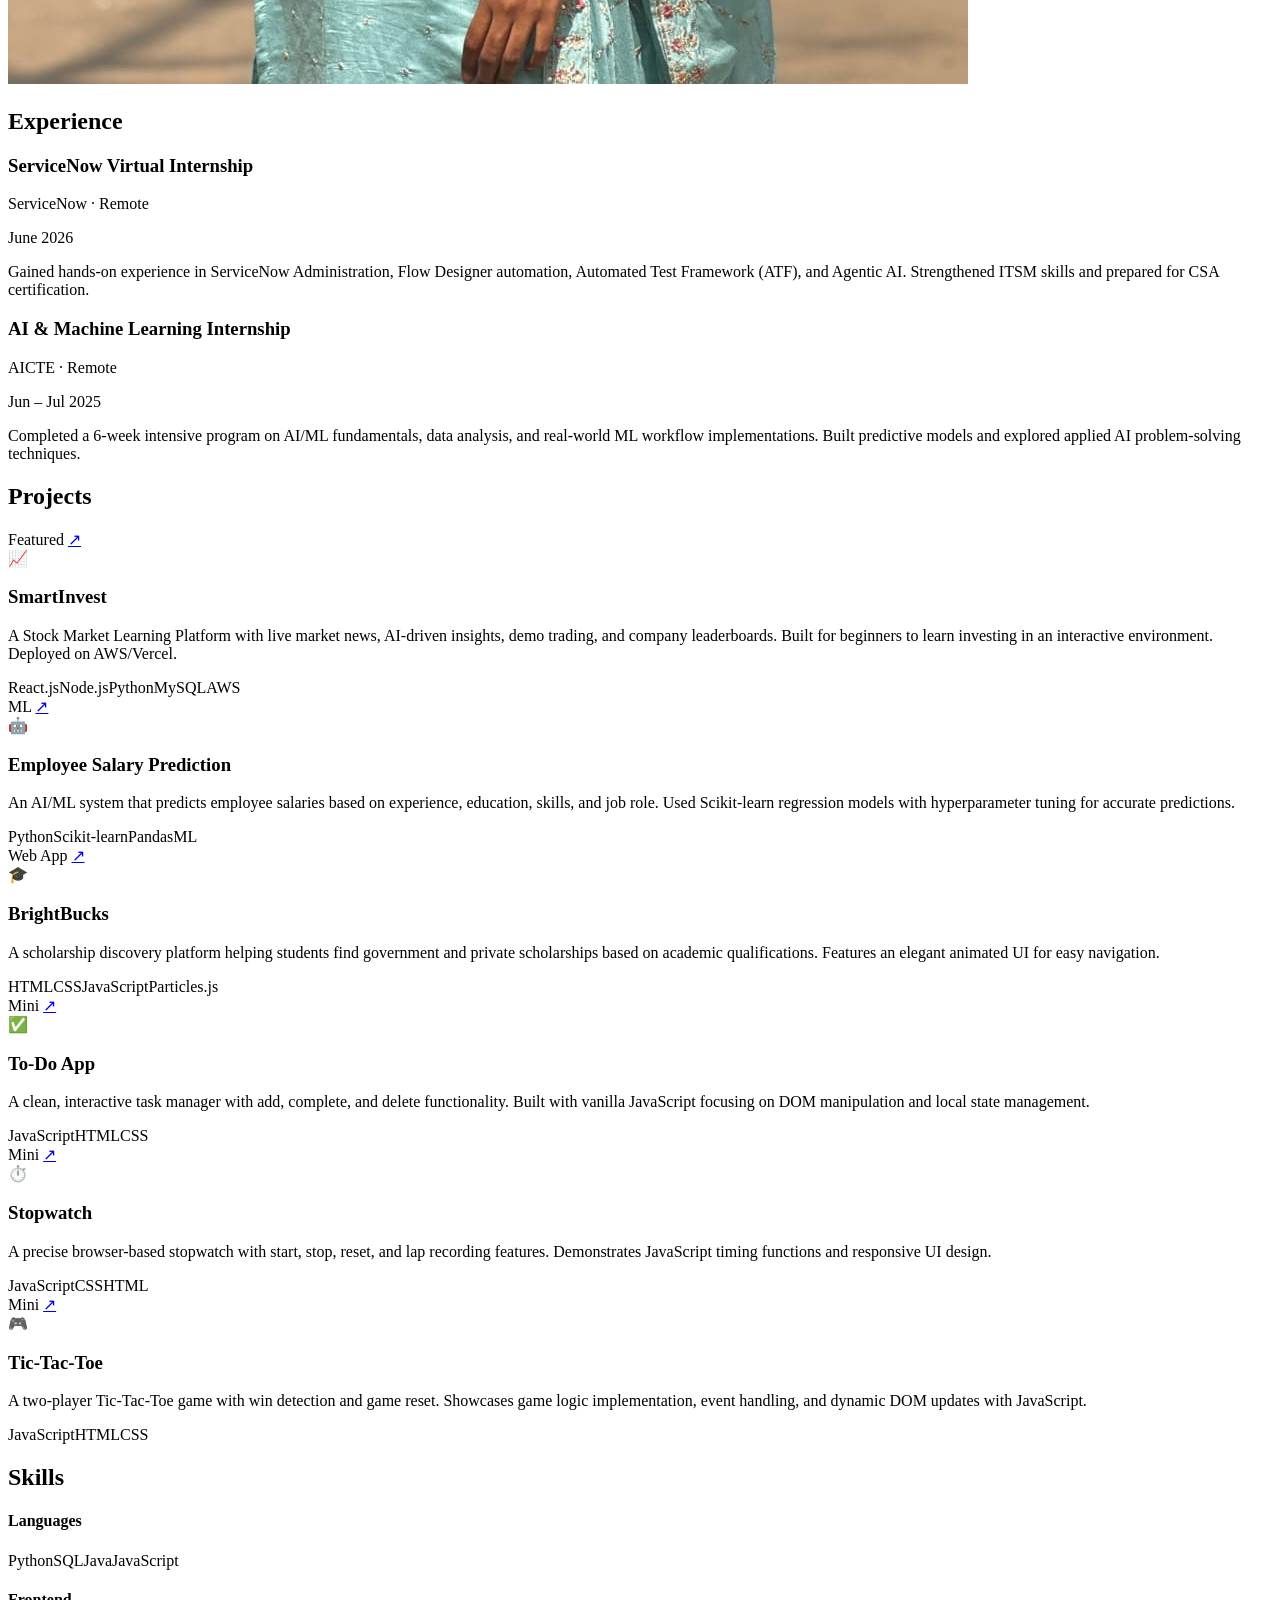
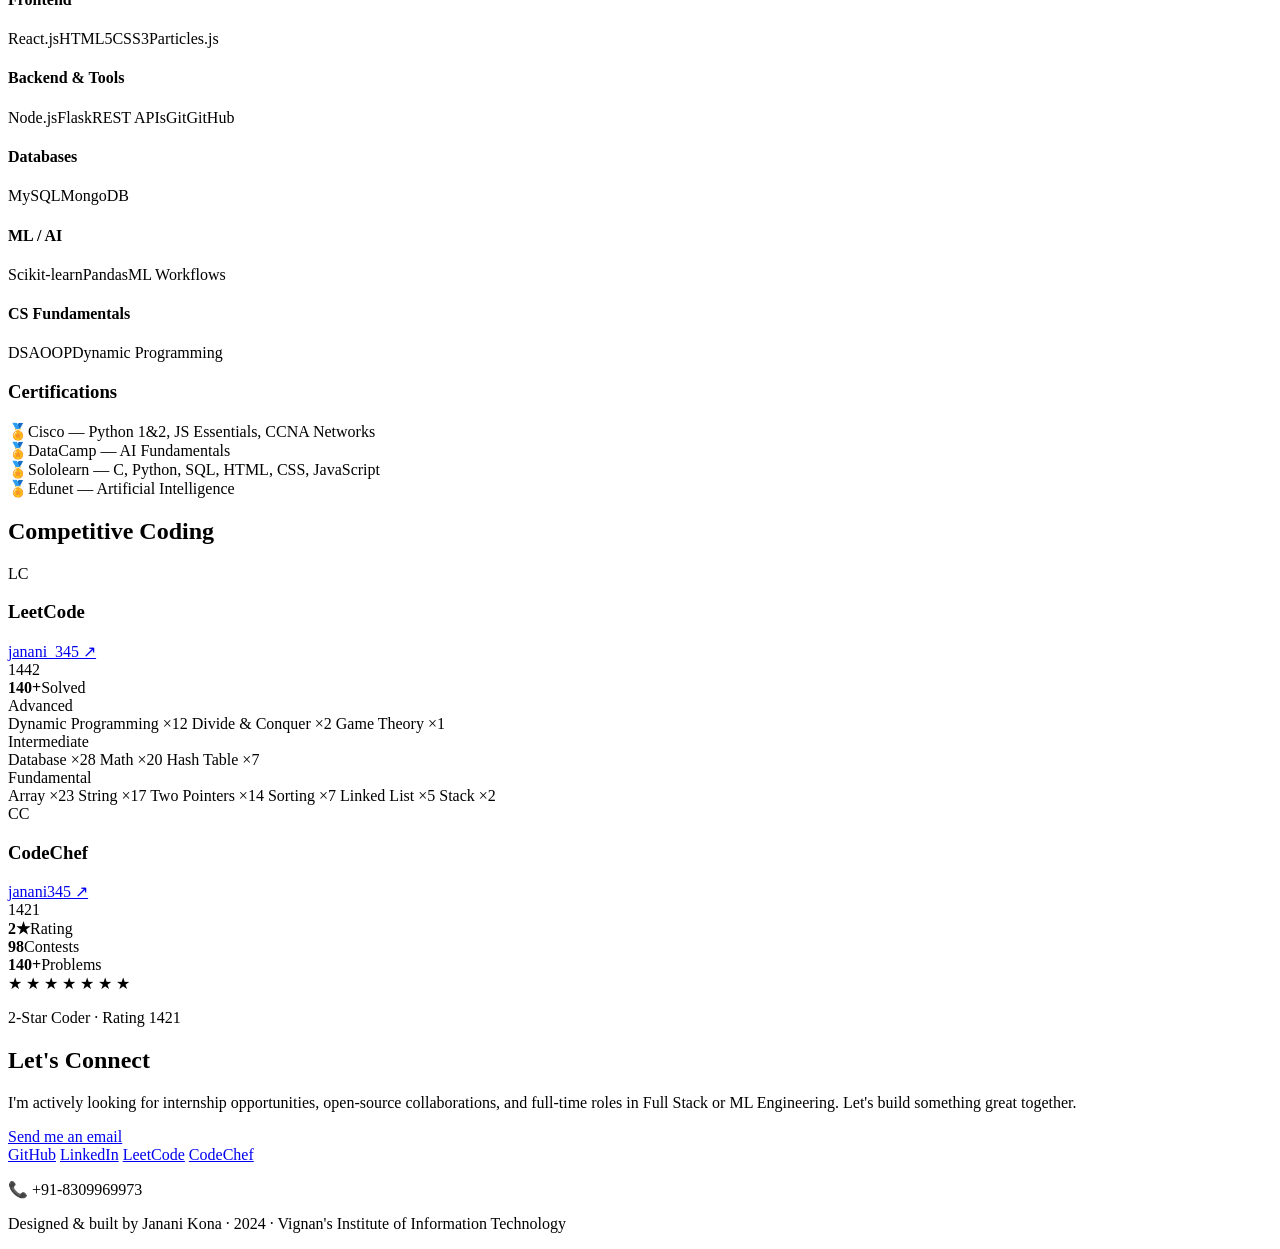
==== commit da1136ed: "Rename index (1).html to index.html" ====
--- a/index.html
+++ b/index.html
@@ -39,13 +39,14 @@
         <a href="https://github.com/Jananikona" target="_blank" class="btn">GitHub</a>
         <a href="https://www.linkedin.com/in/janani-kona-011a062b6/" target="_blank" class="btn btn-outline">LinkedIn</a>
         <a href="mailto:jananikona2404@gmail.com" class="btn btn-outline">Email Me</a>
+        <a href="Janani_Kona_Resume.pdf" download class="btn btn-resume">⬇ Resume</a>
       </div>
       <div class="hero-stats">
-        <div class="stat"><strong>8.8</strong><span>CGPA</span></div>
+        <div class="stat"><strong>8.9</strong><span>CGPA</span></div>
         <div class="stat-divider"></div>
         <div class="stat"><strong>6+</strong><span>Projects</span></div>
         <div class="stat-divider"></div>
-        <div class="stat"><strong>90+</strong><span>LC Solved</span></div>
+        <div class="stat"><strong>140+</strong><span>LC Solved</span></div>
         <div class="stat-divider"></div>
         <div class="stat"><strong>2★</strong><span>CodeChef</span></div>
       </div>
@@ -251,7 +252,7 @@
           <div class="rating-badge">1442</div>
         </div>
         <div class="coding-stat-row">
-          <div class="coding-stat"><strong>90+</strong><span>Solved</span></div>
+          <div class="coding-stat"><strong>140+</strong><span>Solved</span></div>
         </div>
         <div class="lc-tags">
           <div class="lc-level">
@@ -297,7 +298,7 @@
         <div class="coding-stat-row">
           <div class="coding-stat"><strong>2★</strong><span>Rating</span></div>
           <div class="coding-stat"><strong>98</strong><span>Contests</span></div>
-          <div class="coding-stat"><strong>557</strong><span>Problems</span></div>
+          <div class="coding-stat"><strong>140+</strong><span>Problems</span></div>
         </div>
         <div class="star-display">
           <span class="star filled">★</span>
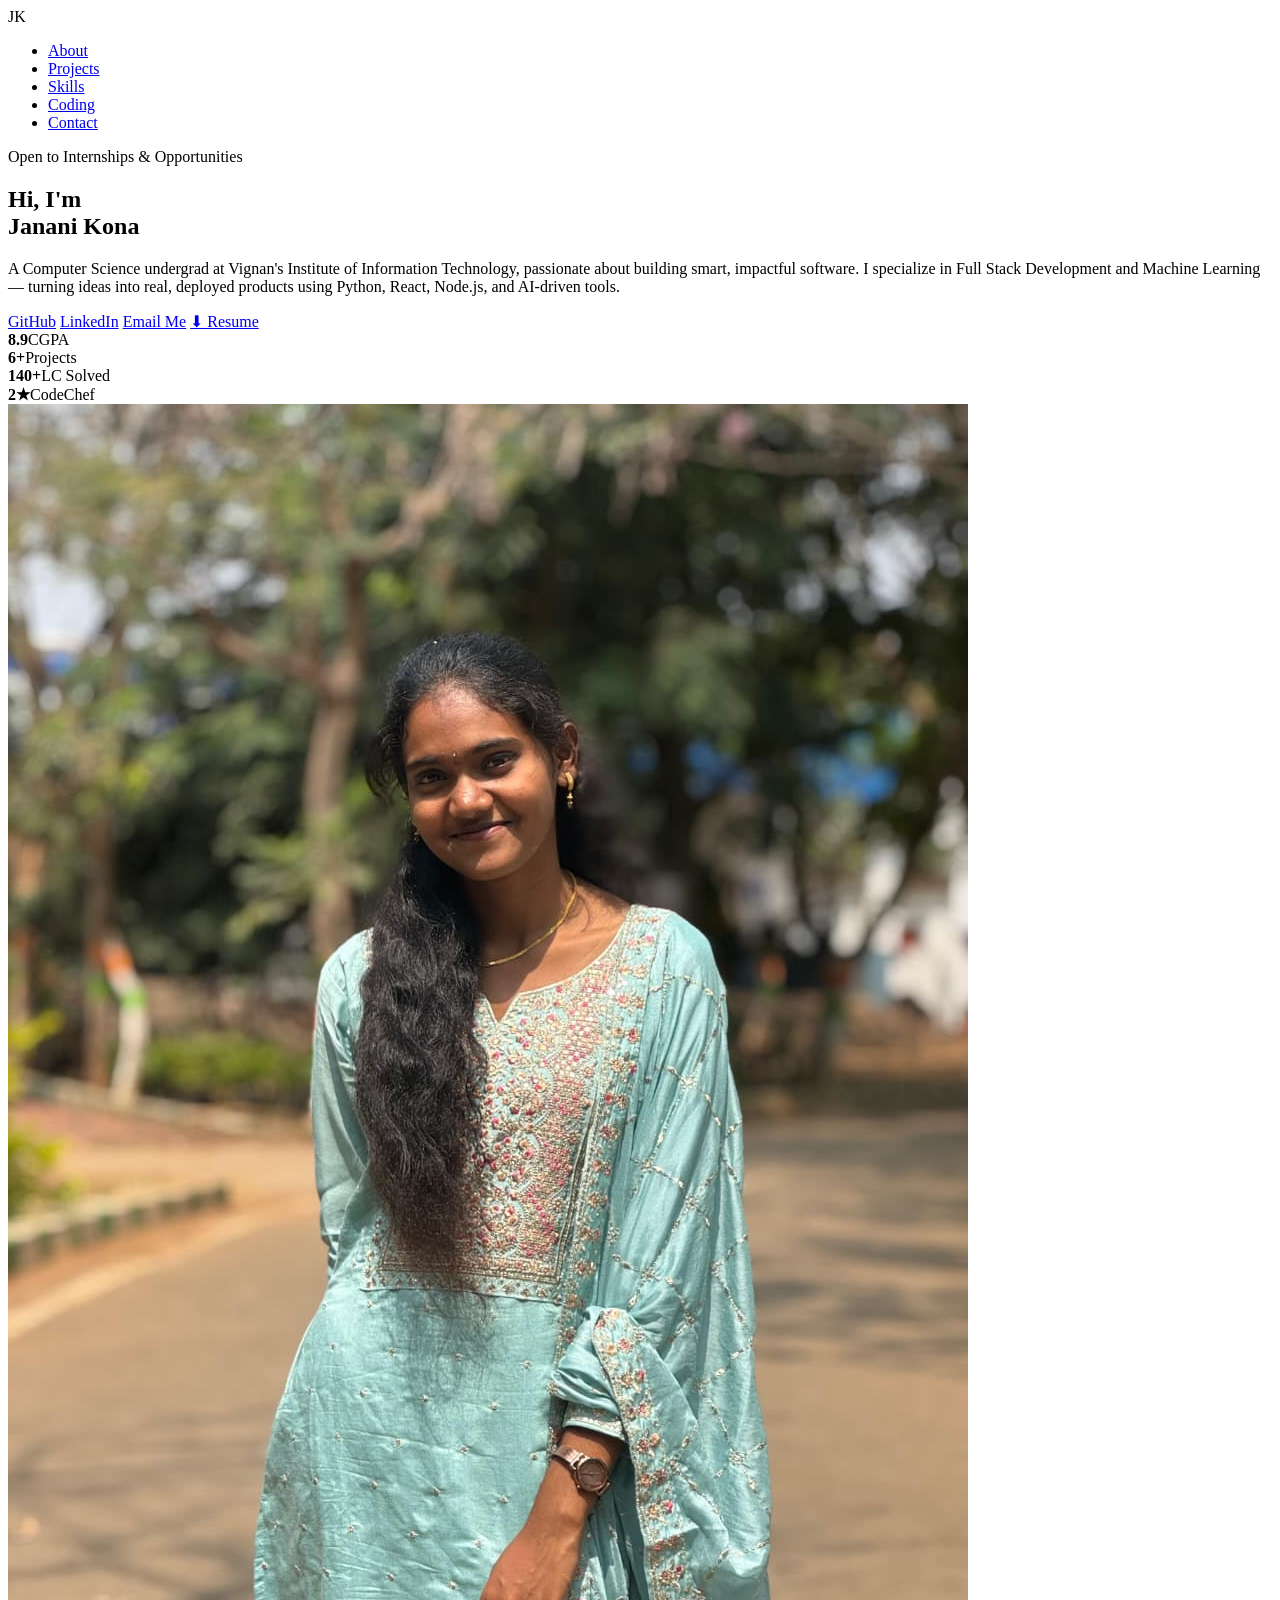
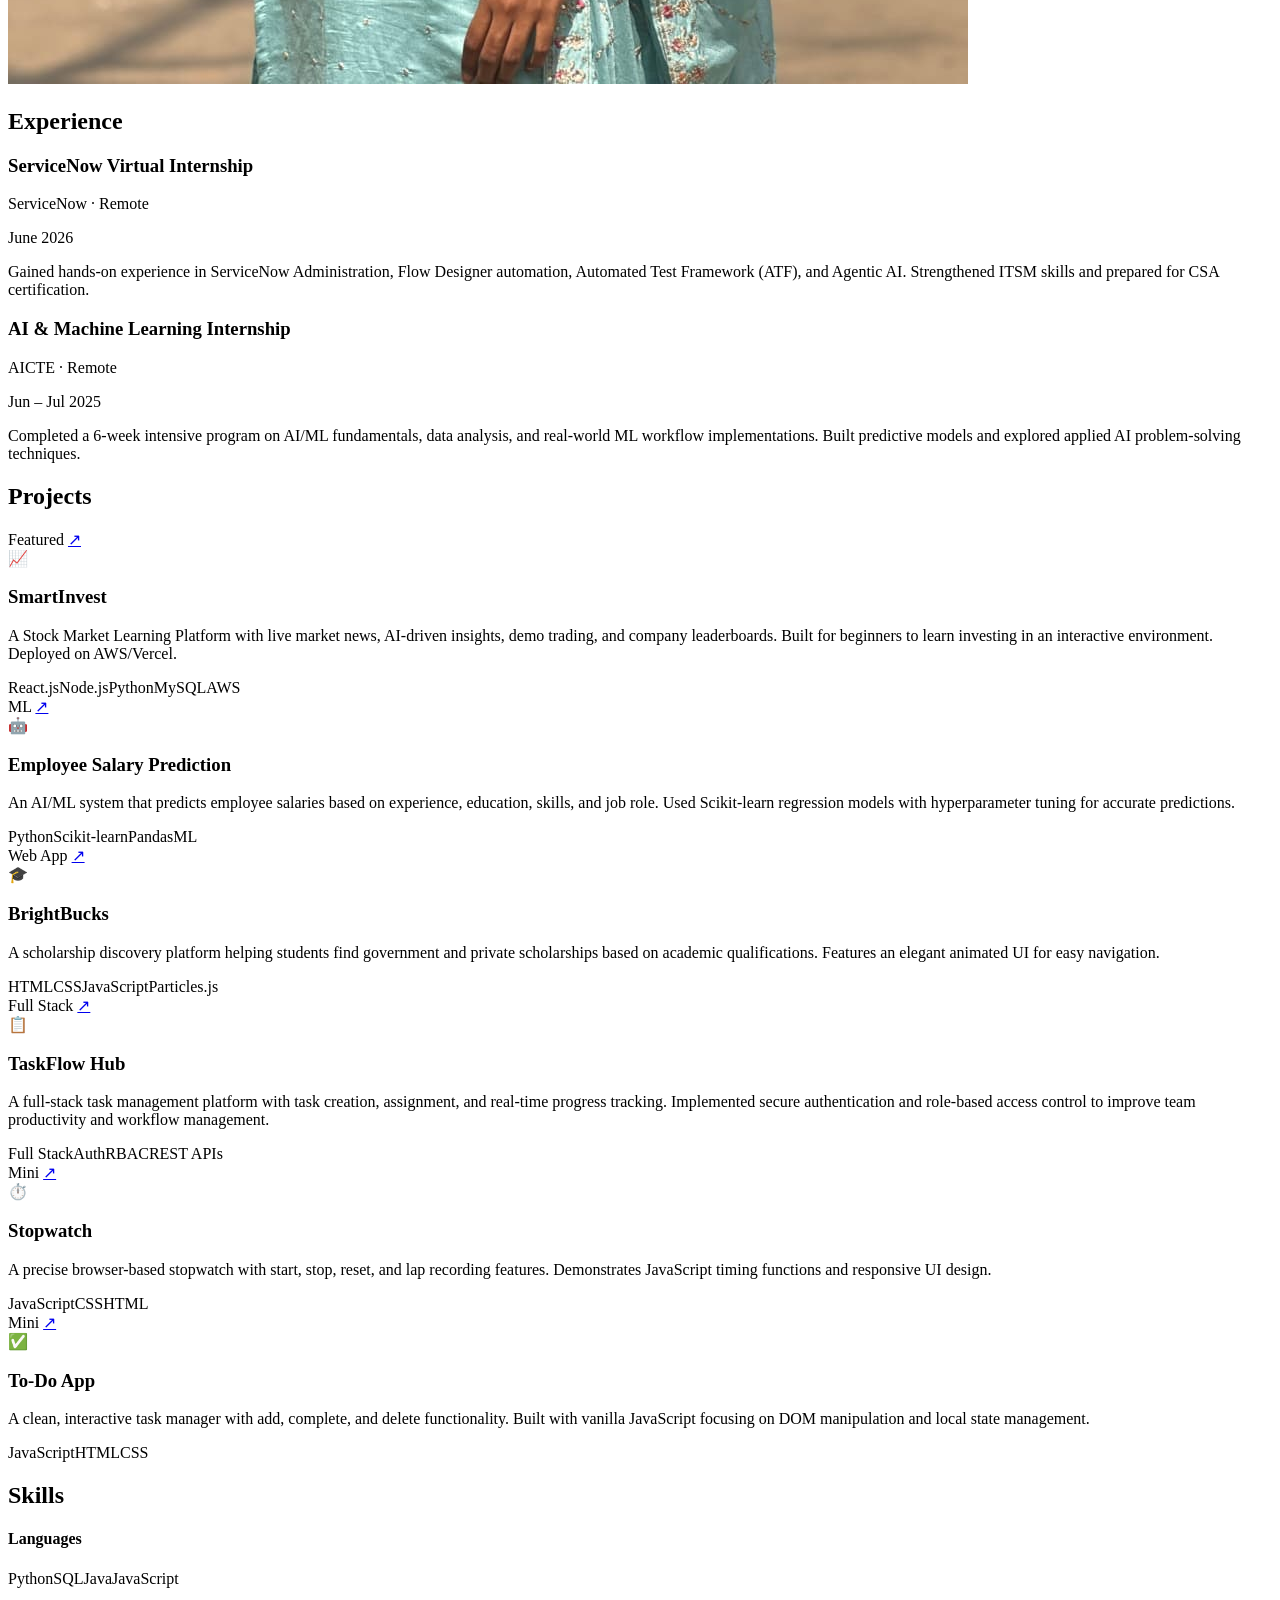
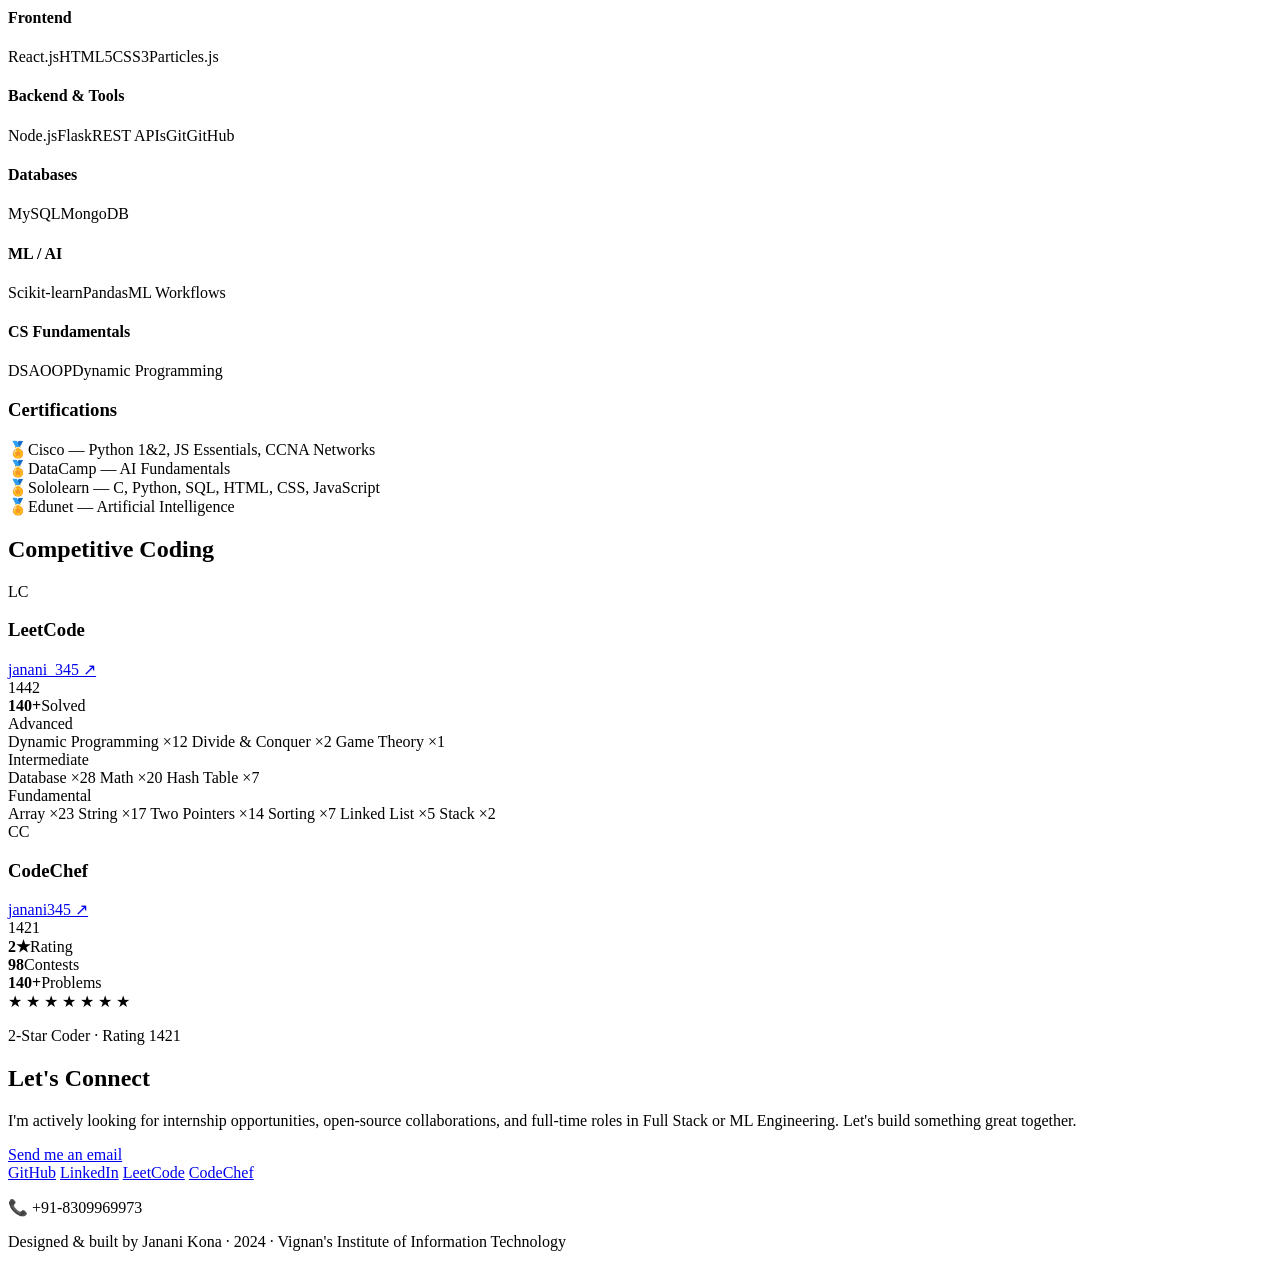
==== commit 4888ac60: "Rename index (2).html to index.html" ====
--- a/index.html
+++ b/index.html
@@ -138,6 +138,32 @@
 
       <div class="project-card">
         <div class="project-top">
+          <span class="project-badge secondary">Full Stack</span>
+          <a href="https://github.com/Jananikona" target="_blank" class="project-link">↗</a>
+        </div>
+        <div class="project-icon">📋</div>
+        <h3>TaskFlow Hub</h3>
+        <p>A full-stack task management platform with task creation, assignment, and real-time progress tracking. Implemented secure authentication and role-based access control to improve team productivity and workflow management.</p>
+        <div class="tags">
+          <span>Full Stack</span><span>Auth</span><span>RBAC</span><span>REST APIs</span>
+        </div>
+      </div>
+
+      <div class="project-card">
+        <div class="project-top">
+          <span class="project-badge secondary">Mini</span>
+          <a href="https://github.com/Jananikona/stop-watch" target="_blank" class="project-link">↗</a>
+        </div>
+        <div class="project-icon">⏱️</div>
+        <h3>Stopwatch</h3>
+        <p>A precise browser-based stopwatch with start, stop, reset, and lap recording features. Demonstrates JavaScript timing functions and responsive UI design.</p>
+        <div class="tags">
+          <span>JavaScript</span><span>CSS</span><span>HTML</span>
+        </div>
+      </div>
+
+      <div class="project-card">
+        <div class="project-top">
           <span class="project-badge secondary">Mini</span>
           <a href="https://github.com/Jananikona/to-do" target="_blank" class="project-link">↗</a>
         </div>
@@ -149,31 +175,7 @@
         </div>
       </div>
 
-      <div class="project-card">
-        <div class="project-top">
-          <span class="project-badge secondary">Mini</span>
-          <a href="https://github.com/Jananikona/stop-watch" target="_blank" class="project-link">↗</a>
-        </div>
-        <div class="project-icon">⏱️</div>
-        <h3>Stopwatch</h3>
-        <p>A precise browser-based stopwatch with start, stop, reset, and lap recording features. Demonstrates JavaScript timing functions and responsive UI design.</p>
-        <div class="tags">
-          <span>JavaScript</span><span>CSS</span><span>HTML</span>
-        </div>
-      </div>
-
-      <div class="project-card">
-        <div class="project-top">
-          <span class="project-badge secondary">Mini</span>
-          <a href="https://github.com/Jananikona/tic-tac" target="_blank" class="project-link">↗</a>
-        </div>
-        <div class="project-icon">🎮</div>
-        <h3>Tic-Tac-Toe</h3>
-        <p>A two-player Tic-Tac-Toe game with win detection and game reset. Showcases game logic implementation, event handling, and dynamic DOM updates with JavaScript.</p>
-        <div class="tags">
-          <span>JavaScript</span><span>HTML</span><span>CSS</span>
-        </div>
-      </div>
+
 
     </div>
   </section>
